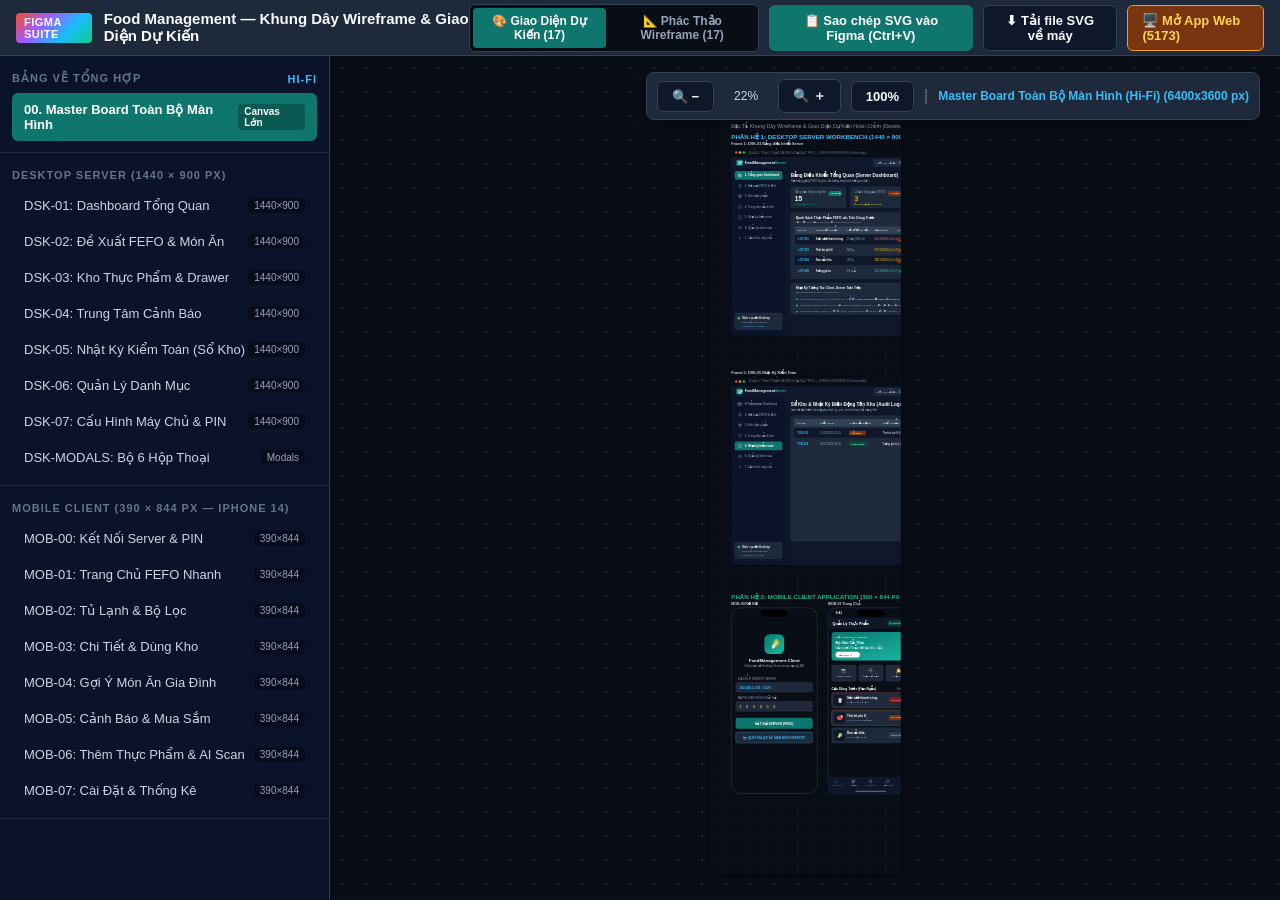
==== Documents/figma/figma_canvas_viewer.html @ 8072a482 "feat(figma-viewer): implement interactive Figma canvas viewer with in-memory SVG bundle" ====
<!DOCTYPE html>
<html lang="vi">
<head>
  <meta charset="UTF-8">
  <meta name="viewport" content="width=device-width, initial-scale=1.0">
  <title>Figma Canvas — Bản Vẽ Phác Thảo Wireframe & Giao Diện Dự Kiến</title>
  <script src="figma_screens_data.js"></script>
  <style>
    :root {
      --bg-canvas: #090D16;
      --bg-panel: #1E293B;
      --bg-subtle: #0F172A;
      --border: #334155;
      --primary: #0F766E;
      --primary-hover: #14B8A6;
      --text: #F8FAFC;
      --text-muted: #94A3B8;
      --accent: #F59E0B;
    }
    * { box-sizing: border-box; margin: 0; padding: 0; }
    body {
      font-family: -apple-system, BlinkMacSystemFont, 'Segoe UI', Roboto, Helvetica, Arial, sans-serif;
      background: var(--bg-canvas);
      color: var(--text);
      display: flex;
      flex-direction: column;
      height: 100vh;
      overflow: hidden;
    }
    header {
      height: 56px;
      background: var(--bg-panel);
      border-bottom: 1px solid var(--border);
      display: flex;
      align-items: center;
      justify-content: space-between;
      padding: 0 16px;
      z-index: 10;
    }
    .brand {
      display: flex;
      align-items: center;
      gap: 12px;
      font-size: 15px;
      font-weight: 700;
    }
    .figma-badge {
      background: linear-gradient(135deg, #F24E1E, #A259FF, #1ABCFE, #0ACF83);
      color: #FFF;
      font-size: 11px;
      font-weight: 800;
      padding: 3px 8px;
      border-radius: 4px;
      letter-spacing: 0.5px;
    }
    .header-actions {
      display: flex;
      align-items: center;
      gap: 10px;
    }
    .tab-switch {
      display: flex;
      background: #090D16;
      border: 1px solid var(--border);
      border-radius: 6px;
      padding: 3px;
      gap: 4px;
    }
    .tab-btn {
      background: transparent;
      border: none;
      color: #94A3B8;
      padding: 6px 12px;
      font-size: 12px;
      font-weight: 600;
      border-radius: 4px;
      cursor: pointer;
      display: inline-flex;
      align-items: center;
      gap: 6px;
      transition: all 0.15s ease;
    }
    .tab-btn.active {
      background: var(--primary);
      color: #FFF;
    }
    .btn {
      background: var(--bg-subtle);
      border: 1px solid var(--border);
      color: var(--text);
      padding: 7px 14px;
      border-radius: 6px;
      font-size: 13px;
      font-weight: 600;
      cursor: pointer;
      display: inline-flex;
      align-items: center;
      gap: 6px;
      transition: all 0.15s ease;
      text-decoration: none;
    }
    .btn:hover { background: var(--border); }
    .btn-primary { background: var(--primary); border-color: var(--primary); color: #FFF; }
    .btn-primary:hover { background: var(--primary-hover); }
    .btn-accent { background: #78350F; border-color: var(--accent); color: #FCD34D; }

    .main-body {
      display: flex;
      flex: 1;
      height: calc(100vh - 56px);
    }
    sidebar {
      width: 330px;
      background: #0B132B;
      border-right: 1px solid var(--border);
      overflow-y: auto;
      display: flex;
      flex-direction: column;
    }
    .sidebar-section {
      padding: 16px 12px 8px;
      border-bottom: 1px solid #1E293B;
    }
    .sidebar-title {
      font-size: 11px;
      font-weight: 700;
      letter-spacing: 1px;
      color: #64748B;
      margin-bottom: 8px;
      text-transform: uppercase;
      display: flex;
      align-items: center;
      justify-content: space-between;
    }
    .frame-item {
      padding: 9px 12px;
      border-radius: 6px;
      font-size: 13px;
      color: #CBD5E1;
      cursor: pointer;
      display: flex;
      align-items: center;
      justify-content: space-between;
      margin-bottom: 3px;
      transition: background 0.15s;
    }
    .frame-item:hover { background: #1E293B; color: #FFF; }
    .frame-item.active { background: var(--primary); color: #FFF; font-weight: 600; }
    .frame-badge {
      font-size: 10px;
      padding: 2px 6px;
      border-radius: 4px;
      background: rgba(0,0,0,0.3);
      color: #94A3B8;
    }
    .frame-item.active .frame-badge { color: #FFF; background: rgba(0,0,0,0.25); }

    .canvas-container {
      flex: 1;
      background: #090D16;
      background-image: radial-gradient(#1E293B 1px, transparent 1px);
      background-size: 24px 24px;
      display: flex;
      flex-direction: column;
      overflow: hidden;
      position: relative;
    }
    .canvas-toolbar {
      position: absolute;
      top: 16px;
      right: 20px;
      background: var(--bg-panel);
      border: 1px solid var(--border);
      border-radius: 8px;
      padding: 6px 10px;
      display: flex;
      align-items: center;
      gap: 10px;
      z-index: 5;
      box-shadow: 0 4px 12px rgba(0,0,0,0.3);
    }
    .viewport-box {
      flex: 1;
      overflow: auto;
      display: flex;
      align-items: center;
      justify-content: center;
      padding: 40px;
    }
    .artboard-stage {
      transition: transform 0.15s ease;
      box-shadow: 0 10px 40px rgba(0,0,0,0.5);
      border-radius: 8px;
      overflow: hidden;
      display: inline-block;
      line-height: 0;
    }
    .artboard-stage svg {
      display: block;
    }
    .toast {
      position: fixed;
      bottom: 24px;
      right: 24px;
      background: #10B981;
      color: #FFF;
      font-size: 14px;
      font-weight: 600;
      padding: 12px 20px;
      border-radius: 8px;
      box-shadow: 0 6px 20px rgba(0,0,0,0.4);
      display: none;
      z-index: 100;
    }
  </style>
</head>
<body>

  <header>
    <div class="brand">
      <span class="figma-badge">FIGMA SUITE</span>
      <span>Food Management — Khung Dây Wireframe &amp; Giao Diện Dự Kiến</span>
    </div>

    <div class="header-actions">
      <div class="tab-switch">
        <button id="btnTabHifi" class="tab-btn active" onclick="switchSuiteMode('hifi')">
          🎨 Giao Diện Dự Kiến (17)
        </button>
        <button id="btnTabWf" class="tab-btn" onclick="switchSuiteMode('wireframe')">
          📐 Phác Thảo Wireframe (17)
        </button>
      </div>

      <button class="btn btn-primary" onclick="copySvgToClipboard()">
        📋 Sao chép SVG vào Figma (Ctrl+V)
      </button>

      <button class="btn" onclick="downloadSvgBlob()">
        ⬇ Tải file SVG về máy
      </button>

      <a class="btn btn-accent" href="http://localhost:5173" target="_blank" title="Mở ứng dụng prototype thật">
        🖥️ Mở App Web (5173)
      </a>
    </div>
  </header>

  <div class="main-body">
    <sidebar id="sidebarNav">
      <!-- Injected dynamically based on Suite Mode -->
    </sidebar>

    <div class="canvas-container">
      <div class="canvas-toolbar">
        <button class="btn" onclick="zoom(-0.1)">🔍 −</button>
        <span id="zoomLabel" style="font-size:12px;color:#CBD5E1;min-width:44px;text-align:center;">22%</span>
        <button class="btn" onclick="zoom(0.1)">🔍 ＋</button>
        <button class="btn" onclick="resetZoom()">100%</button>
        <span style="color:#64748B;">|</span>
        <span id="currentFrameMeta" style="font-size:12px;color:#38BDF8;font-weight:600;">Master Board (6400 × 3600 px)</span>
      </div>

      <div class="viewport-box" id="viewportBox">
        <div class="artboard-stage" id="artboardStage">
          <!-- SVG injected here -->
        </div>
      </div>
    </div>
  </div>

  <div class="toast" id="toast">✔ Thông báo</div>

  <script>
    let currentSuiteMode = 'hifi'; // 'hifi' or 'wireframe'
    let currentSvgPath = 'master/00_FIGMA_MASTER_BOARD_ALL_SCREENS.svg';
    let currentScale = 0.22;

    const HIFI_LIST = {
      master: [
        { path: 'master/00_FIGMA_MASTER_BOARD_ALL_SCREENS.svg', title: '00. Master Board Toàn Bộ Màn Hình', dim: '6400x3600', badge: 'Canvas Lớn' }
      ],
      desktop: [
        { path: 'desktop/DSK-01_Dashboard_Server.svg', title: 'DSK-01: Dashboard Tổng Quan', dim: '1440x900', badge: '1440×900' },
        { path: 'desktop/DSK-02_FEFO_Recommendations.svg', title: 'DSK-02: Đề Xuất FEFO & Món Ăn', dim: '1440x900', badge: '1440×900' },
        { path: 'desktop/DSK-03_Inventory_Management.svg', title: 'DSK-03: Kho Thực Phẩm & Drawer', dim: '1440x900', badge: '1440×900' },
        { path: 'desktop/DSK-04_Alerts_Center.svg', title: 'DSK-04: Trung Tâm Cảnh Báo', dim: '1440x900', badge: '1440×900' },
        { path: 'desktop/DSK-05_Audit_Logs.svg', title: 'DSK-05: Nhật Ký Kiểm Toán (Sổ Kho)', dim: '1440x900', badge: '1440×900' },
        { path: 'desktop/DSK-06_Catalog_Management.svg', title: 'DSK-06: Quản Lý Danh Mục', dim: '1440x900', badge: '1440×900' },
        { path: 'desktop/DSK-07_Settings_Configuration.svg', title: 'DSK-07: Cấu Hình Máy Chủ & PIN', dim: '1440x900', badge: '1440×900' },
        { path: 'desktop/DSK-MODALS_Suite.svg', title: 'DSK-MODALS: Bộ 6 Hộp Thoại', dim: '1440x900', badge: 'Modals' }
      ],
      mobile: [
        { path: 'mobile/MOB-00_Connect_PIN.svg', title: 'MOB-00: Kết Nối Server & PIN', dim: '390x844', badge: '390×844' },
        { path: 'mobile/MOB-01_Home_FEFO.svg', title: 'MOB-01: Trang Chủ FEFO Nhanh', dim: '390x844', badge: '390×844' },
        { path: 'mobile/MOB-02_Inventory_Search_Filter.svg', title: 'MOB-02: Tủ Lạnh & Bộ Lọc', dim: '390x844', badge: '390×844' },
        { path: 'mobile/MOB-03_Food_Detail_Actions.svg', title: 'MOB-03: Chi Tiết & Dùng Kho', dim: '390x844', badge: '390×844' },
        { path: 'mobile/MOB-04_Recipes_Cook.svg', title: 'MOB-04: Gợi Ý Món Ăn Gia Đình', dim: '390x844', badge: '390×844' },
        { path: 'mobile/MOB-05_Alerts_Shopping_List.svg', title: 'MOB-05: Cảnh Báo & Mua Sắm', dim: '390x844', badge: '390×844' },
        { path: 'mobile/MOB-06_Add_Food_AI_Scan.svg', title: 'MOB-06: Thêm Thực Phẩm & AI Scan', dim: '390x844', badge: '390×844' },
        { path: 'mobile/MOB-07_Stats_Logs_Settings.svg', title: 'MOB-07: Cài Đặt & Thống Kê', dim: '390x844', badge: '390×844' }
      ]
    };

    const WIREFRAME_LIST = {
      master: [
        { path: 'wireframe/master/00_FIGMA_MASTER_BOARD_WIREFRAMES.svg', title: '00. Master Board Khung Dây Wireframe', dim: '6400x3600', badge: 'Blueprint' }
      ],
      desktop: [
        { path: 'wireframe/desktop/WF-DSK-01_Dashboard_Server.svg', title: 'WF-01: Dashboard Server (Khung dây)', dim: '1440x900', badge: 'Wireframe' },
        { path: 'wireframe/desktop/WF-DSK-02_FEFO_Recommendations.svg', title: 'WF-02: Đề Xuất FEFO & Món (Khung dây)', dim: '1440x900', badge: 'Wireframe' },
        { path: 'wireframe/desktop/WF-DSK-03_Inventory_Management.svg', title: 'WF-03: Kho & Drawer (Khung dây)', dim: '1440x900', badge: 'Wireframe' },
        { path: 'wireframe/desktop/WF-DSK-04_Alerts_Center.svg', title: 'WF-04: Trung Tâm Cảnh Báo (Khung dây)', dim: '1440x900', badge: 'Wireframe' },
        { path: 'wireframe/desktop/WF-DSK-05_Audit_Logs.svg', title: 'WF-05: Nhật Ký Kiểm Toán (Khung dây)', dim: '1440x900', badge: 'Wireframe' },
        { path: 'wireframe/desktop/WF-DSK-06_Catalog_Management.svg', title: 'WF-06: Quản Lý Danh Mục (Khung dây)', dim: '1440x900', badge: 'Wireframe' },
        { path: 'wireframe/desktop/WF-DSK-07_Settings_Configuration.svg', title: 'WF-07: Cấu Hình Máy Chủ (Khung dây)', dim: '1440x900', badge: 'Wireframe' },
        { path: 'wireframe/desktop/WF-DSK-MODALS_Suite.svg', title: 'WF-08: Bộ 6 Hộp Thoại (Khung dây)', dim: '1440x900', badge: 'Wireframe' }
      ],
      mobile: [
        { path: 'wireframe/mobile/WF-MOB-00_Connect_PIN.svg', title: 'WF-M00: Kết Nối Server & PIN (Khung dây)', dim: '390x844', badge: 'Wireframe' },
        { path: 'wireframe/mobile/WF-MOB-01_Home_FEFO.svg', title: 'WF-M01: Trang Chủ FEFO (Khung dây)', dim: '390x844', badge: 'Wireframe' },
        { path: 'wireframe/mobile/WF-MOB-02_Inventory_Search_Filter.svg', title: 'WF-M02: Tủ Lạnh & Bộ Lọc (Khung dây)', dim: '390x844', badge: 'Wireframe' },
        { path: 'wireframe/mobile/WF-MOB-03_Food_Detail_Actions.svg', title: 'WF-M03: Chi Tiết & Dùng Kho (Khung dây)', dim: '390x844', badge: 'Wireframe' },
        { path: 'wireframe/mobile/WF-MOB-04_Recipes_Cook.svg', title: 'WF-M04: Gợi Ý Món Ăn (Khung dây)', dim: '390x844', badge: 'Wireframe' },
        { path: 'wireframe/mobile/WF-MOB-05_Alerts_Shopping_List.svg', title: 'WF-M05: Cảnh Báo & Mua Sắm (Khung dây)', dim: '390x844', badge: 'Wireframe' },
        { path: 'wireframe/mobile/WF-MOB-06_Add_Food_AI_Scan.svg', title: 'WF-M06: Thêm Thực Phẩm (Khung dây)', dim: '390x844', badge: 'Wireframe' },
        { path: 'wireframe/mobile/WF-MOB-07_Stats_Logs_Settings.svg', title: 'WF-M07: Cài Đặt & Thống Kê (Khung dây)', dim: '390x844', badge: 'Wireframe' }
      ]
    };

    function renderSidebar() {
      const data = currentSuiteMode === 'hifi' ? HIFI_LIST : WIREFRAME_LIST;
      const sidebar = document.getElementById('sidebarNav');
      
      let html = `
        <div class="sidebar-section">
          <div class="sidebar-title">
            <span>BẢNG VẼ TỔNG HỢP</span>
            <span style="color:#38BDF8;">${currentSuiteMode === 'hifi' ? 'HI-FI' : 'WIREFRAME'}</span>
          </div>
          ${data.master.map(item => `
            <div class="frame-item ${item.path === currentSvgPath ? 'active' : ''}" onclick="loadFrame('${item.path}', '${item.title}', '${item.dim}')">
              <span>${item.title}</span>
              <span class="frame-badge">${item.badge}</span>
            </div>
          `).join('')}
        </div>

        <div class="sidebar-section">
          <div class="sidebar-title">DESKTOP SERVER (1440 × 900 PX)</div>
          ${data.desktop.map(item => `
            <div class="frame-item ${item.path === currentSvgPath ? 'active' : ''}" onclick="loadFrame('${item.path}', '${item.title}', '${item.dim}')">
              <span>${item.title}</span>
              <span class="frame-badge">${item.badge}</span>
            </div>
          `).join('')}
        </div>

        <div class="sidebar-section">
          <div class="sidebar-title">MOBILE CLIENT (390 × 844 PX — IPHONE 14)</div>
          ${data.mobile.map(item => `
            <div class="frame-item ${item.path === currentSvgPath ? 'active' : ''}" onclick="loadFrame('${item.path}', '${item.title}', '${item.dim}')">
              <span>${item.title}</span>
              <span class="frame-badge">${item.badge}</span>
            </div>
          `).join('')}
        </div>
      `;
      sidebar.innerHTML = html;
    }

    function switchSuiteMode(mode) {
      currentSuiteMode = mode;
      document.getElementById('btnTabHifi').classList.toggle('active', mode === 'hifi');
      document.getElementById('btnTabWf').classList.toggle('active', mode === 'wireframe');

      if (mode === 'hifi') {
        currentSvgPath = 'master/00_FIGMA_MASTER_BOARD_ALL_SCREENS.svg';
        loadFrame(currentSvgPath, 'Master Board: Toàn Bộ Màn Hình (Hi-Fi)', '6400x3600');
      } else {
        currentSvgPath = 'wireframe/master/00_FIGMA_MASTER_BOARD_WIREFRAMES.svg';
        loadFrame(currentSvgPath, 'Master Board: Phác Thảo Khung Dây (Wireframe)', '6400x3600');
      }
      renderSidebar();
    }

    function loadFrame(svgPath, title, dim) {
      currentSvgPath = svgPath;
      const stage = document.getElementById('artboardStage');

      document.getElementById('currentFrameMeta').innerText = title + ' (' + dim + ' px)';

      // Update sidebar active class
      document.querySelectorAll('.frame-item').forEach(el => el.classList.remove('active'));
      const activeItem = Array.from(document.querySelectorAll('.frame-item')).find(el => el.getAttribute('onclick')?.includes(svgPath));
      if (activeItem) activeItem.classList.add('active');

      // Load SVG from embedded bundle
      const svgContent = window.FIGMA_SCREENS && window.FIGMA_SCREENS[svgPath];
      if (svgContent) {
        stage.innerHTML = svgContent;
      } else {
        stage.innerHTML = `<img src="${svgPath}" alt="Figma Frame Preview" style="display:block;max-width:none;" onerror="this.parentElement.innerHTML='<div style=\\\'padding:40px;color:#F87171;text-align:center;\\\'>Không thể tải: ${svgPath}</div>';" />`;
      }

      if (dim === '6400x3600') {
        currentScale = 0.22;
      } else if (dim === '1440x900') {
        currentScale = 0.82;
      } else {
        currentScale = 1.0;
      }
      applyZoom();
    }

    function zoom(delta) {
      currentScale = Math.max(0.1, Math.min(3.0, currentScale + delta));
      applyZoom();
    }

    function resetZoom() {
      currentScale = 1.0;
      applyZoom();
    }

    function applyZoom() {
      document.getElementById('artboardStage').style.transform = `scale(${currentScale})`;
      document.getElementById('zoomLabel').innerText = Math.round(currentScale * 100) + '%';
    }

    async function copySvgToClipboard() {
      const svgText = window.FIGMA_SCREENS && window.FIGMA_SCREENS[currentSvgPath];
      if (!svgText) {
        showToast('Chưa có dữ liệu SVG để sao chép.');
        return;
      }

      const fileName = currentSvgPath.split('/').pop();

      try {
        await navigator.clipboard.writeText(svgText);
        showToast('✔ Đã sao chép mã SVG [' + fileName + ']! Mở Figma và bấm Ctrl + V để dán.');
      } catch (err) {
        // Fallback via textarea for file:// or unpermitted clipboard access
        const ta = document.createElement('textarea');
        ta.value = svgText;
        ta.style.position = 'fixed';
        ta.style.opacity = '0';
        document.body.appendChild(ta);
        ta.focus();
        ta.select();
        document.execCommand('copy');
        document.body.removeChild(ta);
        showToast('✔ Đã sao chép mã SVG [' + fileName + ']! Mở Figma và bấm Ctrl + V để dán.');
      }
    }

    function downloadSvgBlob() {
      const svgText = window.FIGMA_SCREENS && window.FIGMA_SCREENS[currentSvgPath];
      const fileName = currentSvgPath.split('/').pop();

      if (!svgText) {
        // Direct link fallback
        const a = document.createElement('a');
        a.href = currentSvgPath;
        a.download = fileName;
        a.click();
        return;
      }

      const blob = new Blob([svgText], { type: 'image/svg+xml;charset=utf-8' });
      const url = URL.createObjectURL(blob);
      const a = document.createElement('a');
      a.href = url;
      a.download = fileName;
      document.body.appendChild(a);
      a.click();
      document.body.removeChild(a);
      setTimeout(() => URL.revokeObjectURL(url), 1000);
      showToast('✔ Đã tải file: ' + fileName + ' về máy của bạn!');
    }

    function showToast(msg) {
      const t = document.getElementById('toast');
      t.innerText = msg;
      t.style.display = 'block';
      setTimeout(() => { t.style.display = 'none'; }, 4000);
    }

    // Initialize
    renderSidebar();
    loadFrame(currentSvgPath, 'Master Board Toàn Bộ Màn Hình (Hi-Fi)', '6400x3600');
  </script>
</body>
</html>
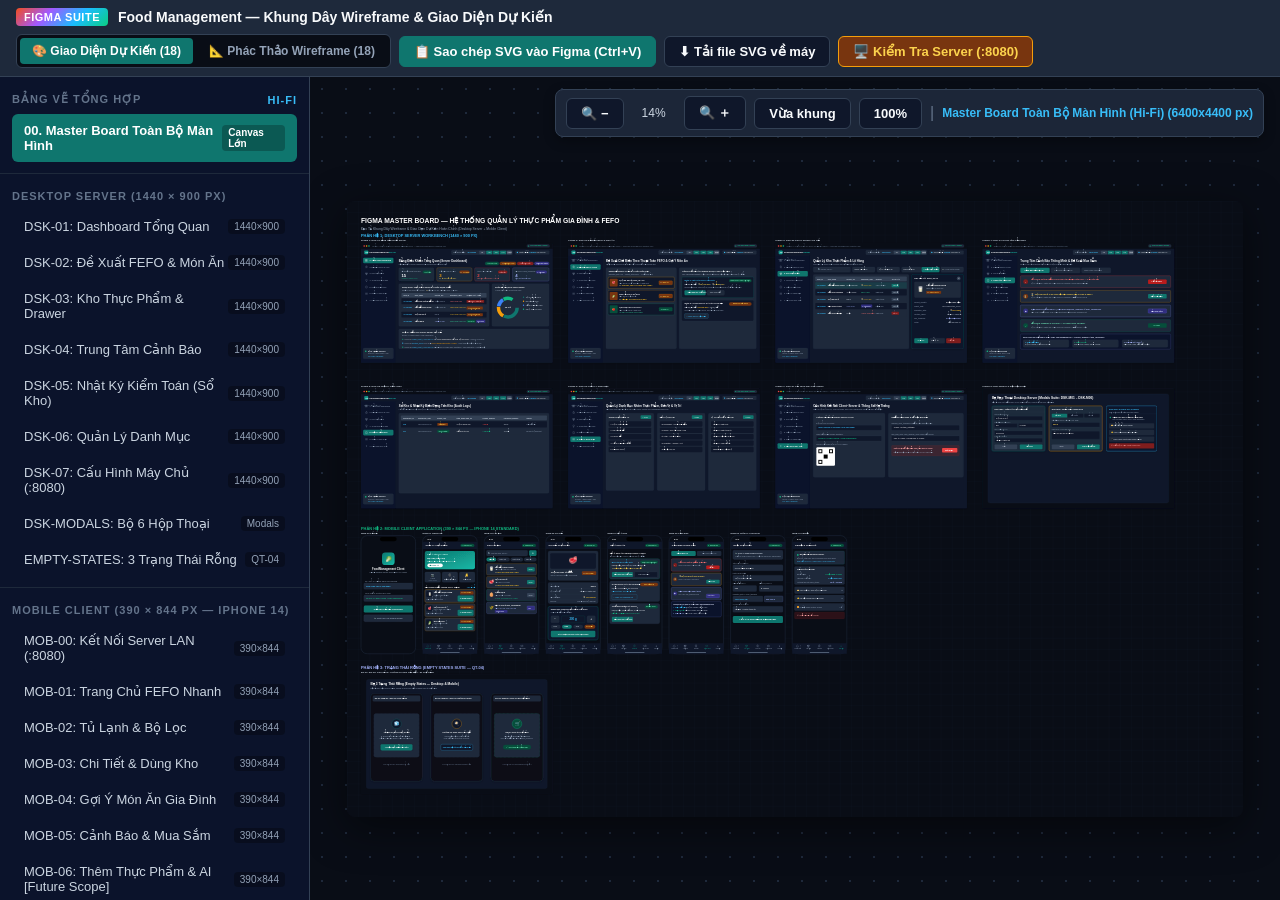
==== commit bba6b5f8: "fix(quoc-thinh): dong bo cong ket noi 8080 rest sse tach core future scope va bo sung empty states t" ====
--- a/Documents/figma/figma_canvas_viewer.html
+++ b/Documents/figma/figma_canvas_viewer.html
@@ -28,21 +28,24 @@
       overflow: hidden;
     }
     header {
-      height: 56px;
+      min-height: 56px;
       background: var(--bg-panel);
       border-bottom: 1px solid var(--border);
       display: flex;
+      flex-wrap: wrap;
       align-items: center;
       justify-content: space-between;
-      padding: 0 16px;
+      gap: 8px 16px;
+      padding: 8px 16px;
       z-index: 10;
     }
     .brand {
       display: flex;
       align-items: center;
-      gap: 12px;
-      font-size: 15px;
+      gap: 10px;
+      font-size: 14px;
       font-weight: 700;
+      min-width: 0;
     }
     .figma-badge {
       background: linear-gradient(135deg, #F24E1E, #A259FF, #1ABCFE, #0ACF83);
@@ -52,11 +55,13 @@
       padding: 3px 8px;
       border-radius: 4px;
       letter-spacing: 0.5px;
+      flex-shrink: 0;
     }
     .header-actions {
       display: flex;
-      align-items: center;
-      gap: 10px;
+      flex-wrap: wrap;
+      align-items: center;
+      gap: 8px;
     }
     .tab-switch {
       display: flex;
@@ -107,10 +112,13 @@
     .main-body {
       display: flex;
       flex: 1;
-      height: calc(100vh - 56px);
+      min-height: 0;
+      min-width: 0;
+      overflow: hidden;
     }
     sidebar {
-      width: 330px;
+      width: 310px;
+      flex-shrink: 0;
       background: #0B132B;
       border-right: 1px solid var(--border);
       overflow-y: auto;
@@ -157,6 +165,8 @@
 
     .canvas-container {
       flex: 1;
+      min-width: 0;
+      min-height: 0;
       background: #090D16;
       background-image: radial-gradient(#1E293B 1px, transparent 1px);
       background-size: 24px 24px;
@@ -167,36 +177,42 @@
     }
     .canvas-toolbar {
       position: absolute;
-      top: 16px;
-      right: 20px;
-      background: var(--bg-panel);
+      top: 12px;
+      right: 16px;
+      max-width: calc(100% - 32px);
+      background: rgba(30, 41, 59, 0.94);
+      backdrop-filter: blur(8px);
       border: 1px solid var(--border);
       border-radius: 8px;
       padding: 6px 10px;
       display: flex;
-      align-items: center;
-      gap: 10px;
+      flex-wrap: wrap;
+      align-items: center;
+      gap: 8px;
       z-index: 5;
       box-shadow: 0 4px 12px rgba(0,0,0,0.3);
     }
     .viewport-box {
       flex: 1;
+      min-width: 0;
+      min-height: 0;
       overflow: auto;
       display: flex;
-      align-items: center;
-      justify-content: center;
-      padding: 40px;
+      padding: 68px 28px 28px;
     }
     .artboard-stage {
-      transition: transform 0.15s ease;
+      flex-shrink: 0;
+      margin: auto;
       box-shadow: 0 10px 40px rgba(0,0,0,0.5);
       border-radius: 8px;
       overflow: hidden;
-      display: inline-block;
+      display: block;
       line-height: 0;
     }
-    .artboard-stage svg {
+    .artboard-stage svg,
+    .artboard-stage img {
       display: block;
+      max-width: none;
     }
     .toast {
       position: fixed;
@@ -225,10 +241,10 @@
     <div class="header-actions">
       <div class="tab-switch">
         <button id="btnTabHifi" class="tab-btn active" onclick="switchSuiteMode('hifi')">
-          🎨 Giao Diện Dự Kiến (17)
+          🎨 Giao Diện Dự Kiến (18)
         </button>
         <button id="btnTabWf" class="tab-btn" onclick="switchSuiteMode('wireframe')">
-          📐 Phác Thảo Wireframe (17)
+          📐 Phác Thảo Wireframe (18)
         </button>
       </div>
 
@@ -240,8 +256,8 @@
         ⬇ Tải file SVG về máy
       </button>
 
-      <a class="btn btn-accent" href="http://localhost:5173" target="_blank" title="Mở ứng dụng prototype thật">
-        🖥️ Mở App Web (5173)
+      <a class="btn btn-accent" href="http://localhost:8080/api/status" target="_blank" title="Kiểm tra trạng thái TCP Server :8080">
+        🖥️ Kiểm Tra Server (:8080)
       </a>
     </div>
   </header>
@@ -253,12 +269,13 @@
 
     <div class="canvas-container">
       <div class="canvas-toolbar">
-        <button class="btn" onclick="zoom(-0.1)">🔍 −</button>
-        <span id="zoomLabel" style="font-size:12px;color:#CBD5E1;min-width:44px;text-align:center;">22%</span>
-        <button class="btn" onclick="zoom(0.1)">🔍 ＋</button>
+        <button class="btn" onclick="zoom(-0.05)">🔍 −</button>
+        <span id="zoomLabel" style="font-size:12px;color:#CBD5E1;min-width:44px;text-align:center;">100%</span>
+        <button class="btn" onclick="zoom(0.05)">🔍 ＋</button>
+        <button class="btn" onclick="fitToViewport()">Vừa khung</button>
         <button class="btn" onclick="resetZoom()">100%</button>
         <span style="color:#64748B;">|</span>
-        <span id="currentFrameMeta" style="font-size:12px;color:#38BDF8;font-weight:600;">Master Board (6400 × 3600 px)</span>
+        <span id="currentFrameMeta" style="font-size:12px;color:#38BDF8;font-weight:600;">Master Board (6400 × 4400 px)</span>
       </div>
 
       <div class="viewport-box" id="viewportBox">
@@ -275,10 +292,12 @@
     let currentSuiteMode = 'hifi'; // 'hifi' or 'wireframe'
     let currentSvgPath = 'master/00_FIGMA_MASTER_BOARD_ALL_SCREENS.svg';
     let currentScale = 0.22;
+    let currentWidth = 6400;
+    let currentHeight = 4400;
 
     const HIFI_LIST = {
       master: [
-        { path: 'master/00_FIGMA_MASTER_BOARD_ALL_SCREENS.svg', title: '00. Master Board Toàn Bộ Màn Hình', dim: '6400x3600', badge: 'Canvas Lớn' }
+        { path: 'master/00_FIGMA_MASTER_BOARD_ALL_SCREENS.svg', title: '00. Master Board Toàn Bộ Màn Hình', dim: '6400x4400', badge: 'Canvas Lớn' }
       ],
       desktop: [
         { path: 'desktop/DSK-01_Dashboard_Server.svg', title: 'DSK-01: Dashboard Tổng Quan', dim: '1440x900', badge: '1440×900' },
@@ -287,24 +306,25 @@
         { path: 'desktop/DSK-04_Alerts_Center.svg', title: 'DSK-04: Trung Tâm Cảnh Báo', dim: '1440x900', badge: '1440×900' },
         { path: 'desktop/DSK-05_Audit_Logs.svg', title: 'DSK-05: Nhật Ký Kiểm Toán (Sổ Kho)', dim: '1440x900', badge: '1440×900' },
         { path: 'desktop/DSK-06_Catalog_Management.svg', title: 'DSK-06: Quản Lý Danh Mục', dim: '1440x900', badge: '1440×900' },
-        { path: 'desktop/DSK-07_Settings_Configuration.svg', title: 'DSK-07: Cấu Hình Máy Chủ & PIN', dim: '1440x900', badge: '1440×900' },
-        { path: 'desktop/DSK-MODALS_Suite.svg', title: 'DSK-MODALS: Bộ 6 Hộp Thoại', dim: '1440x900', badge: 'Modals' }
+        { path: 'desktop/DSK-07_Settings_Configuration.svg', title: 'DSK-07: Cấu Hình Máy Chủ (:8080)', dim: '1440x900', badge: '1440×900' },
+        { path: 'desktop/DSK-MODALS_Suite.svg', title: 'DSK-MODALS: Bộ 6 Hộp Thoại', dim: '1440x900', badge: 'Modals' },
+        { path: 'desktop/EMPTY-STATES_Suite.svg', title: 'EMPTY-STATES: 3 Trạng Thái Rỗng', dim: '1440x900', badge: 'QT-04' }
       ],
       mobile: [
-        { path: 'mobile/MOB-00_Connect_PIN.svg', title: 'MOB-00: Kết Nối Server & PIN', dim: '390x844', badge: '390×844' },
+        { path: 'mobile/MOB-00_Connect_PIN.svg', title: 'MOB-00: Kết Nối Server LAN (:8080)', dim: '390x844', badge: '390×844' },
         { path: 'mobile/MOB-01_Home_FEFO.svg', title: 'MOB-01: Trang Chủ FEFO Nhanh', dim: '390x844', badge: '390×844' },
         { path: 'mobile/MOB-02_Inventory_Search_Filter.svg', title: 'MOB-02: Tủ Lạnh & Bộ Lọc', dim: '390x844', badge: '390×844' },
         { path: 'mobile/MOB-03_Food_Detail_Actions.svg', title: 'MOB-03: Chi Tiết & Dùng Kho', dim: '390x844', badge: '390×844' },
         { path: 'mobile/MOB-04_Recipes_Cook.svg', title: 'MOB-04: Gợi Ý Món Ăn Gia Đình', dim: '390x844', badge: '390×844' },
         { path: 'mobile/MOB-05_Alerts_Shopping_List.svg', title: 'MOB-05: Cảnh Báo & Mua Sắm', dim: '390x844', badge: '390×844' },
-        { path: 'mobile/MOB-06_Add_Food_AI_Scan.svg', title: 'MOB-06: Thêm Thực Phẩm & AI Scan', dim: '390x844', badge: '390×844' },
+        { path: 'mobile/MOB-06_Add_Food_AI_Scan.svg', title: 'MOB-06: Thêm Thực Phẩm & AI [Future Scope]', dim: '390x844', badge: '390×844' },
         { path: 'mobile/MOB-07_Stats_Logs_Settings.svg', title: 'MOB-07: Cài Đặt & Thống Kê', dim: '390x844', badge: '390×844' }
       ]
     };
 
     const WIREFRAME_LIST = {
       master: [
-        { path: 'wireframe/master/00_FIGMA_MASTER_BOARD_WIREFRAMES.svg', title: '00. Master Board Khung Dây Wireframe', dim: '6400x3600', badge: 'Blueprint' }
+        { path: 'wireframe/master/00_FIGMA_MASTER_BOARD_WIREFRAMES.svg', title: '00. Master Board Khung Dây Wireframe', dim: '6400x4400', badge: 'Blueprint' }
       ],
       desktop: [
         { path: 'wireframe/desktop/WF-DSK-01_Dashboard_Server.svg', title: 'WF-01: Dashboard Server (Khung dây)', dim: '1440x900', badge: 'Wireframe' },
@@ -314,16 +334,17 @@
         { path: 'wireframe/desktop/WF-DSK-05_Audit_Logs.svg', title: 'WF-05: Nhật Ký Kiểm Toán (Khung dây)', dim: '1440x900', badge: 'Wireframe' },
         { path: 'wireframe/desktop/WF-DSK-06_Catalog_Management.svg', title: 'WF-06: Quản Lý Danh Mục (Khung dây)', dim: '1440x900', badge: 'Wireframe' },
         { path: 'wireframe/desktop/WF-DSK-07_Settings_Configuration.svg', title: 'WF-07: Cấu Hình Máy Chủ (Khung dây)', dim: '1440x900', badge: 'Wireframe' },
-        { path: 'wireframe/desktop/WF-DSK-MODALS_Suite.svg', title: 'WF-08: Bộ 6 Hộp Thoại (Khung dây)', dim: '1440x900', badge: 'Wireframe' }
+        { path: 'wireframe/desktop/WF-DSK-MODALS_Suite.svg', title: 'WF-08: Bộ 6 Hộp Thoại (Khung dây)', dim: '1440x900', badge: 'Wireframe' },
+        { path: 'wireframe/desktop/WF-EMPTY-STATES_Suite.svg', title: 'WF-EMPTY: 3 Trạng Thái Rỗng (Khung dây)', dim: '1440x900', badge: 'Wireframe' }
       ],
       mobile: [
-        { path: 'wireframe/mobile/WF-MOB-00_Connect_PIN.svg', title: 'WF-M00: Kết Nối Server & PIN (Khung dây)', dim: '390x844', badge: 'Wireframe' },
+        { path: 'wireframe/mobile/WF-MOB-00_Connect_PIN.svg', title: 'WF-M00: Kết Nối Server LAN (:8080) (Khung dây)', dim: '390x844', badge: 'Wireframe' },
         { path: 'wireframe/mobile/WF-MOB-01_Home_FEFO.svg', title: 'WF-M01: Trang Chủ FEFO (Khung dây)', dim: '390x844', badge: 'Wireframe' },
         { path: 'wireframe/mobile/WF-MOB-02_Inventory_Search_Filter.svg', title: 'WF-M02: Tủ Lạnh & Bộ Lọc (Khung dây)', dim: '390x844', badge: 'Wireframe' },
         { path: 'wireframe/mobile/WF-MOB-03_Food_Detail_Actions.svg', title: 'WF-M03: Chi Tiết & Dùng Kho (Khung dây)', dim: '390x844', badge: 'Wireframe' },
         { path: 'wireframe/mobile/WF-MOB-04_Recipes_Cook.svg', title: 'WF-M04: Gợi Ý Món Ăn (Khung dây)', dim: '390x844', badge: 'Wireframe' },
         { path: 'wireframe/mobile/WF-MOB-05_Alerts_Shopping_List.svg', title: 'WF-M05: Cảnh Báo & Mua Sắm (Khung dây)', dim: '390x844', badge: 'Wireframe' },
-        { path: 'wireframe/mobile/WF-MOB-06_Add_Food_AI_Scan.svg', title: 'WF-M06: Thêm Thực Phẩm (Khung dây)', dim: '390x844', badge: 'Wireframe' },
+        { path: 'wireframe/mobile/WF-MOB-06_Add_Food_AI_Scan.svg', title: 'WF-M06: Thêm Thực Phẩm & AI [Future Scope]', dim: '390x844', badge: 'Wireframe' },
         { path: 'wireframe/mobile/WF-MOB-07_Stats_Logs_Settings.svg', title: 'WF-M07: Cài Đặt & Thống Kê (Khung dây)', dim: '390x844', badge: 'Wireframe' }
       ]
     };
@@ -376,10 +397,10 @@
 
       if (mode === 'hifi') {
         currentSvgPath = 'master/00_FIGMA_MASTER_BOARD_ALL_SCREENS.svg';
-        loadFrame(currentSvgPath, 'Master Board: Toàn Bộ Màn Hình (Hi-Fi)', '6400x3600');
+        loadFrame(currentSvgPath, 'Master Board: Toàn Bộ Màn Hình (Hi-Fi)', '6400x4400');
       } else {
         currentSvgPath = 'wireframe/master/00_FIGMA_MASTER_BOARD_WIREFRAMES.svg';
-        loadFrame(currentSvgPath, 'Master Board: Phác Thảo Khung Dây (Wireframe)', '6400x3600');
+        loadFrame(currentSvgPath, 'Master Board: Phác Thảo Khung Dây (Wireframe)', '6400x4400');
       }
       renderSidebar();
     }
@@ -387,8 +408,11 @@
     function loadFrame(svgPath, title, dim) {
       currentSvgPath = svgPath;
       const stage = document.getElementById('artboardStage');
-
-      document.getElementById('currentFrameMeta').innerText = title + ' (' + dim + ' px)';
+      const parts = String(dim || '1440x900').split('x').map(Number);
+      currentWidth = parts[0] || 1440;
+      currentHeight = parts[1] || 900;
+
+      document.getElementById('currentFrameMeta').textContent = title + ' (' + dim + ' px)';
 
       // Update sidebar active class
       document.querySelectorAll('.frame-item').forEach(el => el.classList.remove('active'));
@@ -403,18 +427,20 @@
         stage.innerHTML = `<img src="${svgPath}" alt="Figma Frame Preview" style="display:block;max-width:none;" onerror="this.parentElement.innerHTML='<div style=\\\'padding:40px;color:#F87171;text-align:center;\\\'>Không thể tải: ${svgPath}</div>';" />`;
       }
 
-      if (dim === '6400x3600') {
-        currentScale = 0.22;
-      } else if (dim === '1440x900') {
-        currentScale = 0.82;
-      } else {
-        currentScale = 1.0;
-      }
+      fitToViewport();
+    }
+
+    function fitToViewport() {
+      const box = document.getElementById('viewportBox');
+      const availW = Math.max(320, (box?.clientWidth || 1000) - 72);
+      const availH = Math.max(240, (box?.clientHeight || 700) - 104);
+      const fitScale = Math.min(availW / currentWidth, availH / currentHeight, 1.0);
+      currentScale = Math.max(0.08, Math.round(fitScale * 100) / 100);
       applyZoom();
     }
 
     function zoom(delta) {
-      currentScale = Math.max(0.1, Math.min(3.0, currentScale + delta));
+      currentScale = Math.max(0.08, Math.min(3.0, Math.round((currentScale + delta) * 100) / 100));
       applyZoom();
     }
 
@@ -424,8 +450,19 @@
     }
 
     function applyZoom() {
-      document.getElementById('artboardStage').style.transform = `scale(${currentScale})`;
-      document.getElementById('zoomLabel').innerText = Math.round(currentScale * 100) + '%';
+      const stage = document.getElementById('artboardStage');
+      const scaledW = Math.max(1, Math.round(currentWidth * currentScale));
+      const scaledH = Math.max(1, Math.round(currentHeight * currentScale));
+      stage.style.width = scaledW + 'px';
+      stage.style.height = scaledH + 'px';
+      const el = stage.querySelector('svg, img');
+      if (el) {
+        el.setAttribute('width', String(scaledW));
+        el.setAttribute('height', String(scaledH));
+        el.style.width = scaledW + 'px';
+        el.style.height = scaledH + 'px';
+      }
+      document.getElementById('zoomLabel').textContent = Math.round(currentScale * 100) + '%';
     }
 
     async function copySvgToClipboard() {
@@ -482,14 +519,14 @@
 
     function showToast(msg) {
       const t = document.getElementById('toast');
-      t.innerText = msg;
+      t.textContent = msg;
       t.style.display = 'block';
       setTimeout(() => { t.style.display = 'none'; }, 4000);
     }
 
     // Initialize
     renderSidebar();
-    loadFrame(currentSvgPath, 'Master Board Toàn Bộ Màn Hình (Hi-Fi)', '6400x3600');
+    loadFrame(currentSvgPath, 'Master Board Toàn Bộ Màn Hình (Hi-Fi)', '6400x4400');
   </script>
 </body>
 </html>
